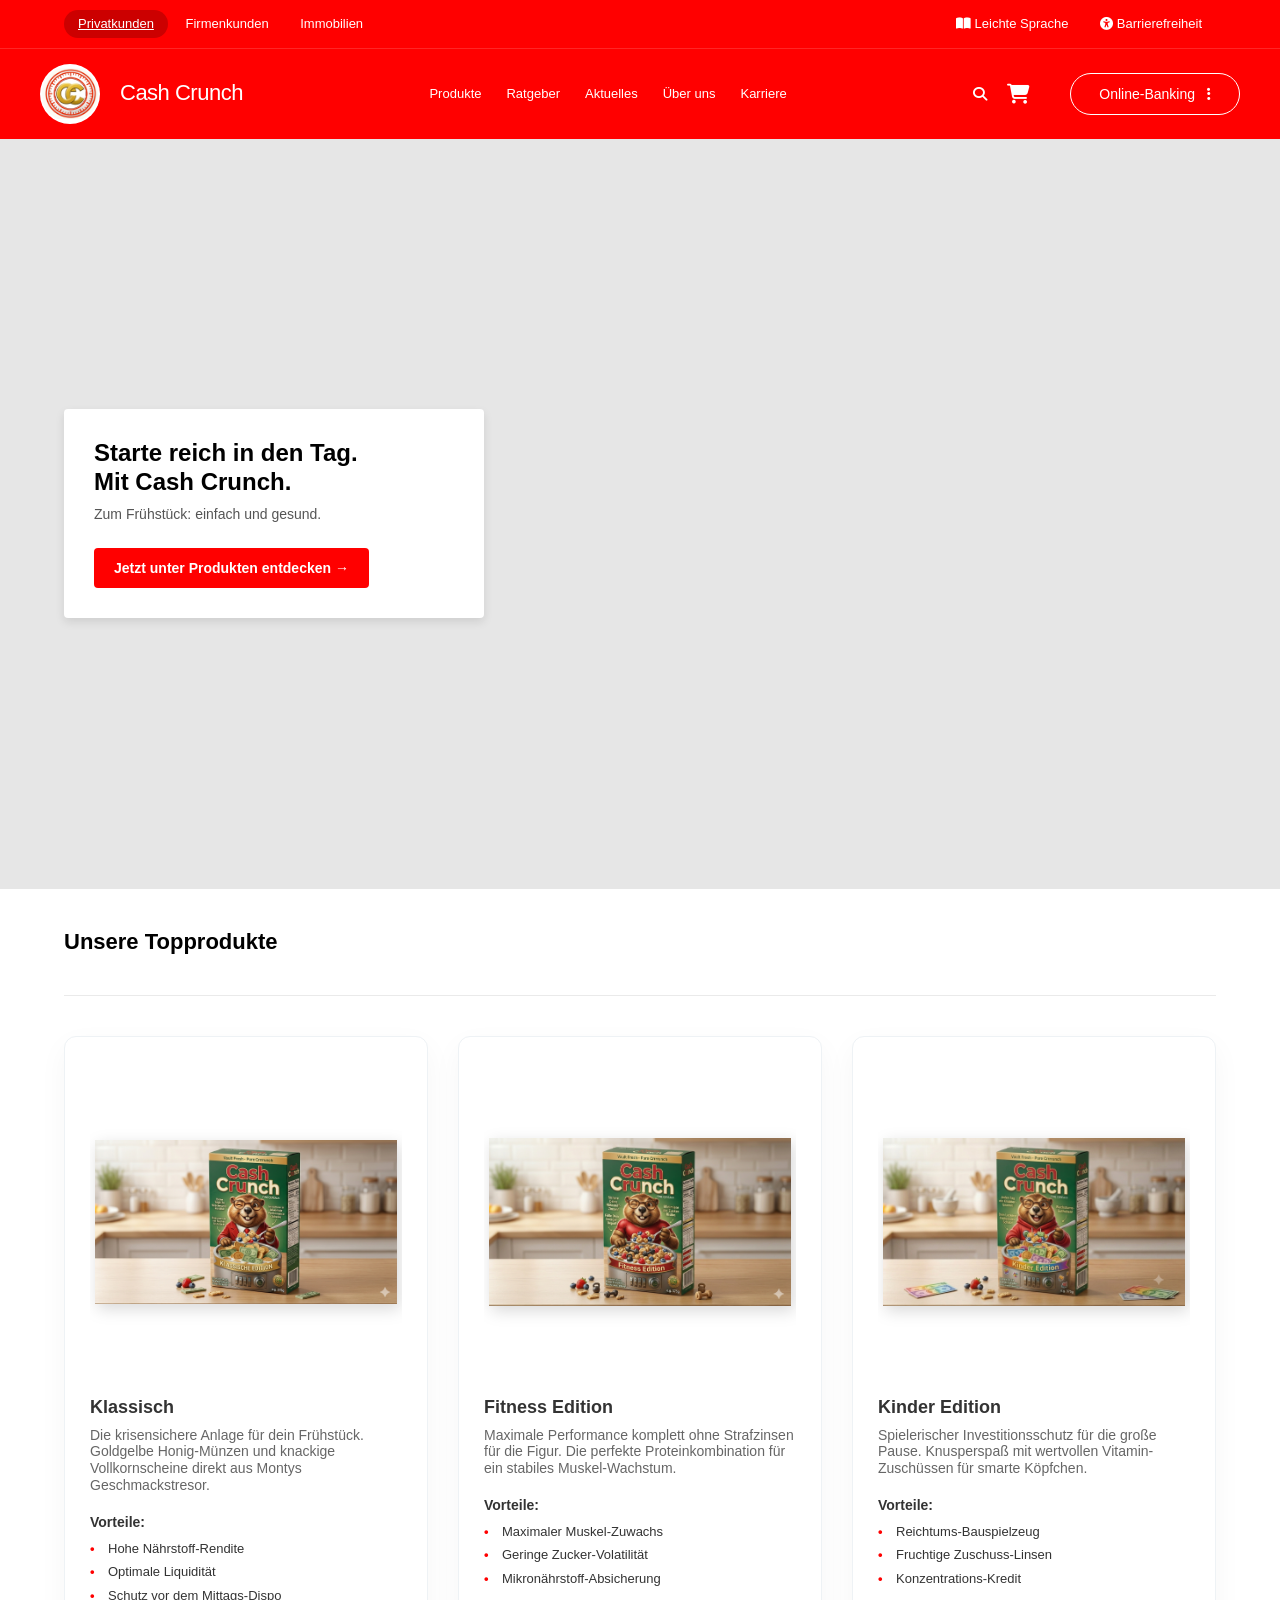
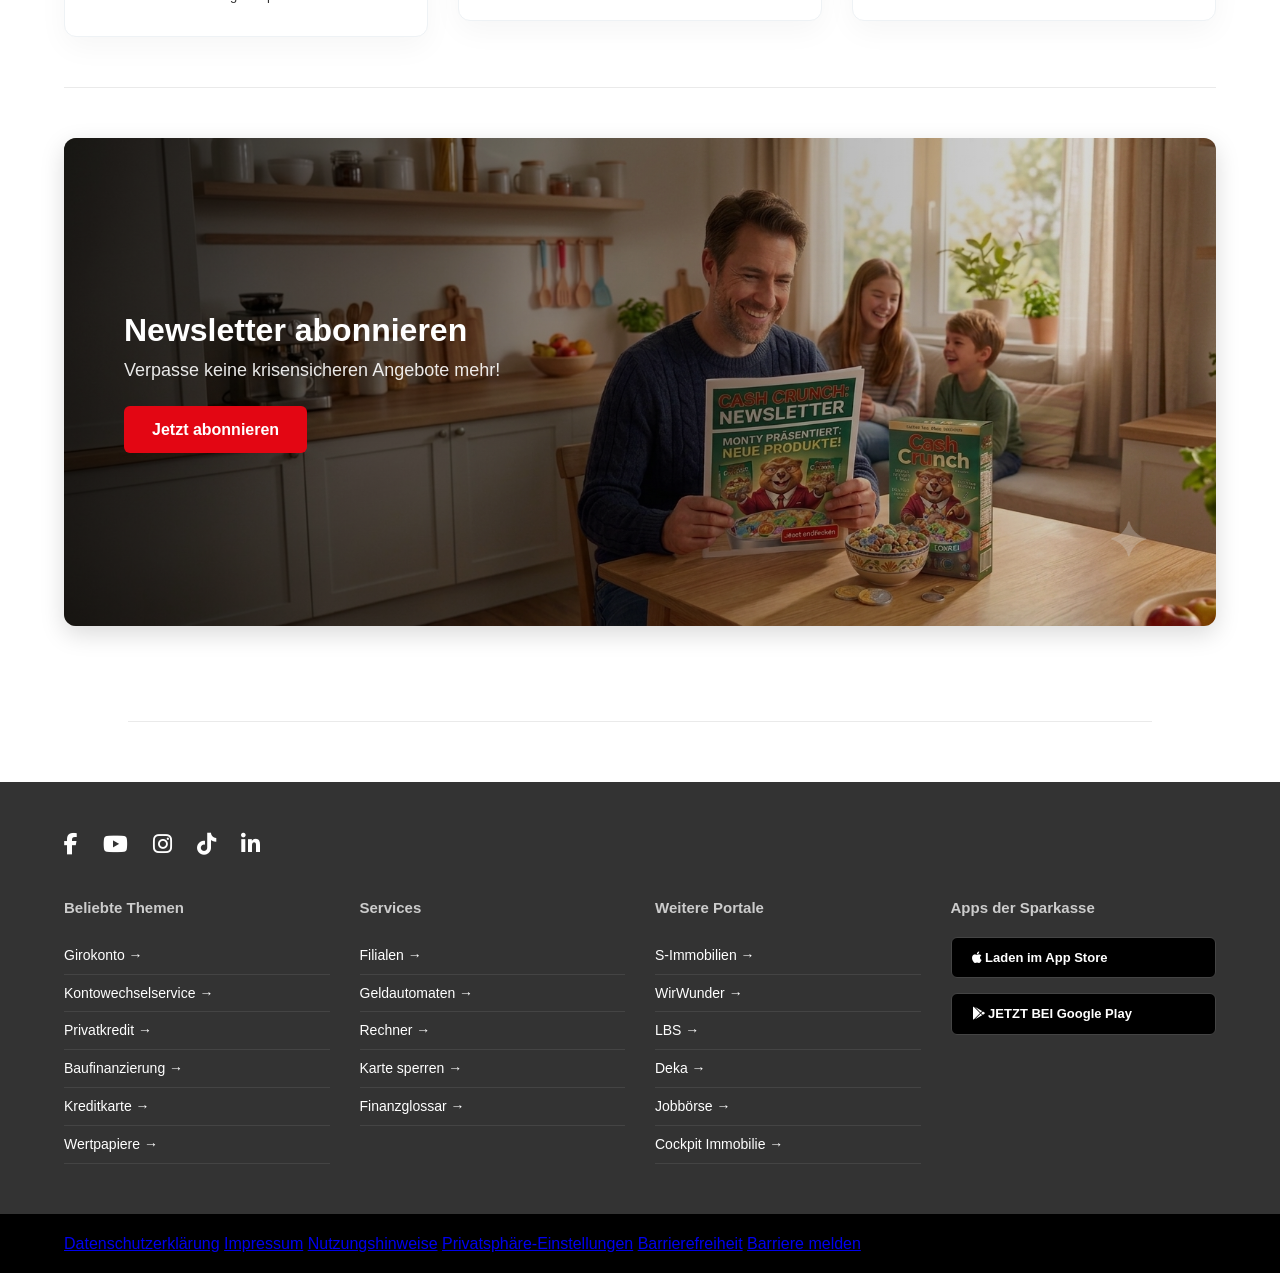
==== index.html @ d0edd4a8 "Erster Commit" ====
<!DOCTYPE html>
<html lang="de">
<head>
    <meta charset="UTF-8">
    <meta name="viewport" content="width=device-width, initial-scale=1.0">
    <title>Sparkasse - Cash Crunch</title>
    <link rel="stylesheet" href="style.css?v=1.2">
    <link rel="stylesheet" href="https://cdnjs.cloudflare.com/ajax/libs/font-awesome/6.4.0/css/all.min.css">
</head>
<body>

    <header class="main-header">
        <div class="header-top">
            <div class="top-left">
                <a href="#" class="active-pill">Privatkunden</a>
                <a href="#">Firmenkunden</a>
                <a href="#">Immobilien</a>
            </div>
            <div class="top-right">
                <a href="#"><i class="fa-solid fa-book-open"></i> Leichte Sprache</a>
                <a href="#"><i class="fa-solid fa-universal-access"></i> Barrierefreiheit</a>
            </div>
        </div>
        
        <div class="header-bottom">
            <a href="index.html" class="logo-wrapper">
                <img src="Bilder/logo.png" alt="Cash Crunch Logo" class="logo-img">
                <span class="brand-name">Cash Crunch</span>
            </a>
        
            <nav class="main-nav">
                <a href="#">Produkte</a>
                <a href="#">Ratgeber</a>
                <a href="#">Aktuelles</a>
                <a href="#">Über uns</a>
                <a href="#">Karriere</a>
            </nav>
            
            <div class="header-actions">
                <button class="search-btn"><i class="fa-solid fa-magnifying-glass"></i></button>
                
                <a href="#" class="cart-btn-header" aria-label="Warenkorb">
                    <i class="fa-solid fa-cart-shopping"></i>
                    <span class="cart-badge" id="cart-badge" style="display: none;">0</span>
                </a>
            
                <button class="banking-btn-rounded">
                    Online-Banking <i class="fa-solid fa-ellipsis-vertical"></i>
                </button>

                <button class="burger-menu-btn" id="burgerMenuBtn" aria-label="Menü öffnen">
                    <span></span>
                    <span></span>
                    <span></span>
                </button>
            </div>
        </div>

        <div class="mobile-menu-overlay" id="mobileMenuOverlay">
            <nav class="mobile-nav-links">
                <a href="#">Produkte</a>
                <a href="#">Ratgeber</a>
                <a href="#">Aktuelles</a>
                <a href="#">Über uns</a>
                <a href="#">Karriere</a>
                
                <button class="banking-btn-mobile">Online-Banking</button>
            </nav>
        </div>
    </header>

    <section class="hero-section">
        <div class="hero-card">
            <h1>Starte reich in den Tag. <br>Mit Cash Crunch.</h1>
            <p>Zum Frühstück: einfach und gesund.</p>
            <button class="btn-red" id="hero-btn">Jetzt unter Produkten entdecken &rarr;</button>
        </div>
    </section>

    <main class="content-container">
        <h2>Unsere Topprodukte</h2>

        <hr class="section-divider2">

        <div class="products-grid">
            <a href="produkt-klassisch.html" class="product-link">
                <div class="product-card">
                    <div class="product-image-placeholder">
                        <img src="Bilder/Verpackung-Klassisch.png" alt="Cash Crunch Klassisch" class="product-grid-img">
                    </div>
                    <h3>Klassisch</h3>
                    <p class="description">
                        Die krisensichere Anlage für dein Frühstück. Goldgelbe Honig-Münzen und knackige Vollkornscheine direkt aus Montys Geschmackstresor.
                    </p>
                    <h4>Vorteile:</h4>
                    <ul>
                        <li>Hohe Nährstoff-Rendite</li>
                        <li>Optimale Liquidität</li>
                        <li>Schutz vor dem Mittags-Dispo</li>
                    </ul>
                </div>
            </a>
        
            <a href="produkt-sport.html" class="product-link">
                <div class="product-card">
                    <div class="product-image-placeholder">
                        <img src="Bilder/Verpackung-Sport.png" alt="Cash Crunch Sport Edition" class="product-grid-img">
                    </div>
                    <h3>Fitness Edition</h3>
                    <p class="description">
                        Maximale Performance komplett ohne Strafzinsen für die Figur. Die perfekte Proteinkombination für ein stabiles Muskel-Wachstum.
                    </p>
                    <h4>Vorteile:</h4>
                    <ul>
                        <li>Maximaler Muskel-Zuwachs</li>
                        <li>Geringe Zucker-Volatilität</li>
                        <li>Mikronährstoff-Absicherung</li>
                    </ul>
                </div>
            </a>
        
            <a href="produkt-kinder.html" class="product-link">
                <div class="product-card">
                    <div class="product-image-placeholder">
                        <img src="Bilder/Verpackung-Kinder.png" alt="Cash Crunch Kinder Edition" class="product-grid-img">
                    </div>
                    <h3>Kinder Edition</h3>
                    <p class="description">
                        Spielerischer Investitionsschutz für die große Pause. Knusperspaß mit wertvollen Vitamin-Zuschüssen für smarte Köpfchen.
                    </p>
                    <h4>Vorteile:</h4>
                    <ul>
                        <li>Reichtums-Bauspielzeug</li>
                        <li>Fruchtige Zuschuss-Linsen</li>
                        <li>Konzentrations-Kredit</li>
                    </ul>
                </div>
            </a>
        </div>

        <hr class="section-divider">

        <section class="newsletter-hero">
            <img src="Bilder/Newsletter.png" alt="Cash Crunch Newsletter" class="newsletter-hero-img">
            
            <div class="newsletter-hero-content">
                <h2>Newsletter abonnieren</h2>
                <p>Verpasse keine krisensicheren Angebote mehr!</p>
                <a href="#" class="btn-subscribe">Jetzt abonnieren</a>
            </div>
        </section>
    </main>

    <hr class="section-divider1">

    <footer class="main-footer">
        <div class="footer-content">
            <div class="social-icons">
                <a href="#"><i class="fa-brands fa-facebook-f"></i></a>
                <a href="#"><i class="fa-brands fa-youtube"></i></a>
                <a href="#"><i class="fa-brands fa-instagram"></i></a>
                <a href="#"><i class="fa-brands fa-tiktok"></i></a>
                <a href="#"><i class="fa-brands fa-linkedin-in"></i></a>
            </div>

            <div class="footer-links-grid">
                <div class="footer-col">
                    <h4>Beliebte Themen</h4>
                    <ul>
                        <li><a href="#">Girokonto &rarr;</a></li>
                        <li><a href="#">Kontowechselservice &rarr;</a></li>
                        <li><a href="#">Privatkredit &rarr;</a></li>
                        <li><a href="#">Baufinanzierung &rarr;</a></li>
                        <li><a href="#">Kreditkarte &rarr;</a></li>
                        <li><a href="#">Wertpapiere &rarr;</a></li>
                    </ul>
                </div>
                <div class="footer-col">
                    <h4>Services</h4>
                    <ul>
                        <li><a href="#">Filialen &rarr;</a></li>
                        <li><a href="#">Geldautomaten &rarr;</a></li>
                        <li><a href="#">Rechner &rarr;</a></li>
                        <li><a href="#">Karte sperren &rarr;</a></li>
                        <li><a href="#">Finanzglossar &rarr;</a></li>
                    </ul>
                </div>
                <div class="footer-col">
                    <h4>Weitere Portale</h4>
                    <ul>
                        <li><a href="#">S-Immobilien &rarr;</a></li>
                        <li><a href="#">WirWunder &rarr;</a></li>
                        <li><a href="#">LBS &rarr;</a></li>
                        <li><a href="#">Deka &rarr;</a></li>
                        <li><a href="#">Jobbörse &rarr;</a></li>
                        <li><a href="#">Cockpit Immobilie &rarr;</a></li>
                    </ul>
                </div>
                <div class="footer-col">
                    <h4>Apps der Sparkasse</h4>
                    <div class="app-buttons">
                        <a href="#" class="app-btn"><i class="fa-brands fa-apple"></i> Laden im App Store</a>
                        <a href="#" class="app-btn"><i class="fa-brands fa-google-play"></i> JETZT BEI Google Play</a>
                    </div>
                </div>
            </div>
        </div>

        <div class="footer-bottom">
            <a href="#">Datenschutzerklärung</a>
            <a href="#">Impressum</a>
            <a href="#">Nutzungshinweise</a>
            <a href="#">Privatsphäre-Einstellungen</a>
            <a href="#">Barrierefreiheit</a>
            <a href="#">Barriere melden</a>
        </div>
    </footer>

    <script src="script.js"></script>
</body>
</html>
---- style.css ----
/* ==========================================================================
   1. GLOBALE RESETS & SCHRIFTARTEN (Cash Crunch Look)
   ========================================================================== */

   html {
    scroll-behavior: smooth; /* Aktiviert das flüssige, animierte Scrollen */
    width: 100%;
    max-width: 100%;
    overflow-x: hidden; /* Verhindert globalen horizontalen Overflow */
}

* {
    margin: 0;
    padding: 0;
    box-sizing: border-box;
    font-family: "Helvetica Neue", Helvetica, Arial, sans-serif;
    -webkit-font-smoothing: antialiased;
}

body {
    background-color: #ffffff;
    color: #333333;
    line-height: 1.2; 
    width: 100%;
    max-width: 100%;
    overflow-x: hidden;
}

h1, h2, h3, h4, h5, h6 {
    line-height: 1.2;
}

/* ==========================================================================
   2. HEADER & NAVIGATION (Absolut unkaputtbar)
   ========================================================================== */
.main-header {
    background-color: #ff0000; 
    color: #ffffff;
    width: 100%;
    display: block;
    position: relative; /* Basis für absolute Positionierungen */
}

/* Oberer Header-Streifen */
.header-top {
    display: flex;
    justify-content: space-between;
    align-items: center;
    padding: 10px 5%;
    border-bottom: 1px solid rgba(255, 255, 255, 0.15);
    font-size: 13px;
}

.header-top a {
    color: #ffffff;
    text-decoration: none;
    padding: 6px 14px;
    display: inline-block;
    font-weight: 410;
}

.header-top a.active-pill {
    background-color: #cc0000; 
    border-radius: 20px; 
    font-weight: 500;
    text-decoration: underline;
}

/* Unterer Header-Bereich */
.header-bottom {
    display: flex !important;
    flex-direction: row !important;
    flex-wrap: nowrap !important;      
    align-items: center !important;
    justify-content: space-between !important;
    padding: 15px 40px; 
    background-color: #ff0000; 
    max-width: 1400px;  
    margin: 0 auto;     
    width: 100%;
}

/* Klickbarer Logo-Text-Verbund */
.logo-wrapper {
    display: flex;
    align-items: center;
    text-decoration: none;
    color: #ffffff;
    gap: 0px; 
    flex-shrink: 0;                     
    transition: transform 0.2s ease;
}

.logo-wrapper:hover {
    transform: scale(1.02);
}

.logo-img {
    height: 60px;
    width: 60px;          
    object-fit: contain;  
    display: block;
    border-radius: 50%;   
    background-color: #ffffff; 
    box-sizing: border-box;
    padding: 2px;         
}

/* Der Markenname */
.brand-name {
    color: #ffffff;
    font-size: 22px;
    font-weight: 500;
    letter-spacing: -0.5px;
    white-space: nowrap;  
    margin-left: 20px !important; 
    padding-left: 0 !important;              
}

/* Hauptnavigation horizontal */
.main-nav {
    display: flex;
    align-items: center; 
    gap: 25px;
    flex-wrap: nowrap;                  
}

.main-nav a {
    color: #ffffff;
    text-decoration: none;
    font-size: 13px;    
    font-weight: 410;
    white-space: nowrap;                
    transition: opacity 0.2s;
}

.main-nav a:hover {
    opacity: 0.8;
}

/* Rechte Aktions-Box */
.header-actions {
    display: flex;
    align-items: center; 
    gap: 20px; 
    flex-shrink: 0;                     
}

.search-btn {
    background: none;
    border: none;
    color: #ffffff;
    font-size: 14px; 
    cursor: pointer;
    display: flex;
    align-items: center;
}

/* Der Online-Banking Button */
.banking-btn-rounded {
    background: transparent; 
    border: 1px solid #ffffff;
    color: #ffffff;
    padding: 12px 28px;      
    border-radius: 50px;     
    cursor: pointer;
    font-size: 14px;         
    font-weight: 410;
    display: flex;
    align-items: center;
    justify-content: center;
    gap: 12px; 
    white-space: nowrap;     
    transition: background-color 0.2s, color 0.2s;
}

.banking-btn-rounded:hover {
    background-color: #ffffff;
    color: #ff0000;
}

/* Burger-Button (Standardmäßig auf Desktop versteckt) */
.burger-menu-btn {
    display: none;
}

/* Mobiles Overlay standardmäßig im Desktop ausblenden */
.mobile-menu-overlay {
    display: none;
}

/* ==========================================================================
   3. HERO TEASER & BANNER
   ========================================================================== */
.hero-section {
    background-color: #e6e6e6;
    height: 750px;
    display: flex;
    align-items: center;
    padding-left: 5%;
}

.hero-card {
    background-color: #ffffff;
    padding: 30px;
    width: 100%;
    max-width: 420px;
    box-shadow: 0 4px 10px rgba(0,0,0,0.1);
    border-radius: 4px;
}

.hero-card h1 {
    font-size: 24px;
    color: #000;
    margin-bottom: 10px;
}

.hero-card p {
    font-size: 14px;
    color: #555;
    margin-bottom: 25px;
}

.btn-red {
    background-color: #ff0000;
    color: white;
    border: none;
    padding: 12px 20px;
    font-size: 14px;
    font-weight: bold;
    border-radius: 4px;
    cursor: pointer;
    display: inline-block;
    transition: background 0.2s;
}

.btn-red:hover {
    background-color: #cc0000;
}

.video-hero-teaser {
    width: 100%;
    height: 750px; 
    background-color: #000000;
    position: relative;
    display: flex;
    align-items: center;
    justify-content: center;
    overflow: hidden;
    flex-shrink: 0; 
}

.video-hero-teaser video {
    position: absolute;
    top: 0;
    left: 0;
    width: 100%;
    height: 100%;
    object-fit: cover; 
}

/* ==========================================================================
   4. INHALTSBEREICH & PRODUKT-GRID
   ========================================================================== */
.content-container {
    padding: 40px 5%;
    width: 100%;
    max-width: 1400px;
    margin: 0 auto;
}

.content-container h2 {
    font-size: 22px;
    margin-bottom: 30px;
    color: #000;
}

.products-grid {
    display: grid;
    grid-template-columns: repeat(3, 1fr);
    gap: 30px;
    margin-bottom: 50px;
}

a.product-link {
    text-decoration: none;
    color: inherit;
}

a.product-link:hover .product-card {
    transform: translateY(-8px);
    box-shadow: 0 20px 40px rgba(0, 0, 0, 0.08);
    border-color: #ff0000;
}

.product-card {
    background: #ffffff;
    border: 1px solid #eef2f5;
    border-radius: 12px;
    padding: 25px;
    box-shadow: 0 10px 30px rgba(0, 0, 0, 0.04);
    transition: all 0.3s cubic-bezier(0.16, 1, 0.3, 1);
}

.product-card h3 {
    font-size: 18px;
    margin: 15px 0 8px 0;
}

.product-card .description {
    font-size: 14px;
    color: #666;
    margin-bottom: 20px;
}

.product-card h4 {
    font-size: 14px;
    margin-bottom: 10px;
}

.product-card ul {
    list-style-type: none;
}

.product-card ul li {
    font-size: 13px;
    color: #333;
    margin-bottom: 8px;
    position: relative;
    padding-left: 18px;
}

.product-card ul li::before {
    content: "•";
    color: #ff0000; 
    position: absolute;
    left: 0;
    font-weight: bold;
}

/* ==========================================================================
   4. INHALTSBEREICH & PRODUKT-GRID (Größere Bilder ohne grauen Kasten)
   ========================================================================== */
   .product-image-placeholder {
    width: 100%;
    height: auto;                     /* Hebt die harte 280px Begrenzung auf */
    min-height: 320px;                /* Sorgt für eine einheitliche Mindesthöhe im Grid */
    background-color: transparent;    /* Killt den grauen Kasten-Hintergrund */
    border: none;                     /* Entfernt den grauen Rahmen um das Bild */
    border-radius: 0;
    display: flex;
    align-items: center;
    justify-content: center;
    padding: 5px;                     /* Weniger Abstand = Mehr Platz für das Bild */
    overflow: hidden;
}

.product-grid-img {
    width: 100%;                      /* Zwingt das Bild, den Platz voll auszunutzen */
    max-width: 100%;
    height: auto;                     /* Verhindert Verzerrungen */
    max-height: 340px;                /* Macht das Bild optisch deutlich größer als vorher */
    object-fit: contain; 
    filter: drop-shadow(3px 5px 8px rgba(0,0,0,0.15)); 
    transition: transform 0.2s ease;
}

a.product-link:hover .product-grid-img {
    transform: scale(1.04);
}

/* ==========================================================================
   5. NEWSLETTER HERO BANNER
   ========================================================================== */
.newsletter-hero {
    position: relative;
    width: 100%;
    max-width: 1200px;
    margin: 50px auto;
    border-radius: 12px;
    overflow: hidden;
    box-shadow: 0 8px 24px rgba(0,0,0,0.15);
}

.newsletter-hero-img {
    width: 100%;
    height: auto;
    display: block;
    object-fit: cover;
}

.newsletter-hero-content {
    position: absolute;
    top: 0;
    left: 0;
    width: 100%;
    height: 100%;
    background: linear-gradient(to right, rgba(0, 0, 0, 0.7) 0%, rgba(0, 0, 0, 0.3) 60%, rgba(0, 0, 0, 0.1) 100%);
    display: flex;
    flex-direction: column;
    justify-content: center;
    align-items: flex-start;
    padding: 60px;
    box-sizing: border-box;
    color: #ffffff;
}

.newsletter-hero-content h2 {
    font-size: 32px;
    font-weight: 700;
    margin: 0 0 10px 0;
    color: #ffffff;
}

.newsletter-hero-content p {
    font-size: 18px;
    margin: 0 0 25px 0;
    color: rgba(255, 255, 255, 0.9);
}

.btn-subscribe {
    display: inline-block;
    background-color: #e30613; 
    color: #ffffff;
    text-decoration: none;
    padding: 14px 28px;
    font-weight: 600;
    border-radius: 6px;
    transition: background 0.2s ease-in-out, transform 0.1s ease;
}

.btn-subscribe:hover {
    background-color: #b5050f;
    transform: translateY(-2px);
}

/* ==========================================================================
   6. DETAILSEITE STYLING & UNIFORMER ZEILENABSTAND
   ========================================================================== */
   .detail-container {
    padding: 40px 5%;
    display: flex;
    flex-direction: column;
    gap: 40px;
    width: 100%;
    max-width: 1400px;
    margin: 0 auto;
}

.back-link {
    color: #ff0000;
    text-decoration: none;
    font-weight: bold;
    display: inline-block;
    margin-bottom: 10px;
}

/* Das Grid ordnet Titel und Kauf-Box sauber in der rechten Spalte an */
.product-main-info {
    display: grid !important;
    grid-template-columns: 1fr 1fr !important;
    grid-template-areas: 
        "image title"
        "image purchase" !important;
    gap: 40px !important;
    align-items: start !important;
    margin-bottom: 80px !important; 
    width: 100% !important;
}

/* Die neue Überschrift wird der oberen rechten Spalte zugewiesen */
.product-main-title {
    grid-area: title;
    font-size: 28px;
    font-weight: bold;
    color: #000;
    margin-top: 60px;
    margin-bottom: -6   0px; /* Verringert den Abstand zur darunterliegenden Kauf-Box */
    line-height: 1.2;
}

/* Das Bild bleibt fest in der linken Spalte verankert */
.detail-image-box {
    grid-area: image;
    position: relative; 
    background: transparent !important; /* Entfernt die graue Box überall */
    height: 450px; 
    display: flex;
    justify-content: center;
    align-items: center;
    border-radius: 0;                   /* Kein abgerundeter Rahmen mehr nötig */
    border: none !important;            /* Entfernt die dünne graue Außenlinie */
    box-shadow: none !important;        /* Entfernt den Schatten der Box */
    padding: 20px;
    overflow: hidden;
}

/* Die Kaufbox mit Beschreibungen und Buttons zieht in die untere rechte Spalte */
.purchase-box {
    grid-area: purchase;
    display: flex;
    flex-direction: column;
}

.carousel-slides {
    width: 100%;
    height: 100%;
    display: flex;
    justify-content: center;
    align-items: center;
}

.detail-image-box img.carousel-slide {
    display: none; 
    max-width: 100%;
    max-height: 100%;
    width: auto;
    height: auto;
    object-fit: contain; 
    margin: 0 auto;
}

.detail-image-box img.carousel-slide.active {
    display: block; 
}

.carousel-btn {
    position: absolute;
    top: 50%;
    transform: translateY(-50%);
    background: rgba(255, 255, 255, 0.95);
    border: 1px solid #eaeaea;
    color: #333333;
    font-size: 22px;
    width: 46px;
    height: 46px;
    cursor: pointer;
    border-radius: 50%;
    display: flex;
    align-items: center;
    justify-content: center;
    z-index: 10; 
    transition: all 0.2s cubic-bezier(0.16, 1, 0.3, 1);
    box-shadow: 0 4px 12px rgba(0,0,0,0.1);
}

.carousel-btn:hover {
    background-color: #ff0000; 
    color: #ffffff;
    border-color: #ff0000;
    transform: translateY(-50%) scale(1.05);
}

.prev-btn { left: 20px; }
.next-btn { right: 20px; }

.carousel-dots {
    position: absolute;
    bottom: 15px;
    left: 50%;
    transform: translateX(-50%);
    display: flex;
    gap: 8px;
    z-index: 10;
}

.dot {
    width: 8px;
    height: 8px;
    background-color: #cccccc;
    border-radius: 50%;
    cursor: pointer;
    transition: all 0.2s ease;
}

.dot:hover {
    background-color: #999999;
}

.dot.active {
    background-color: #ff0000;
    transform: scale(1.2);
}

/* Kauf-Box Detail-Stylings */
.purchase-box .stars { color: #ff0000; font-size: 18px; margin-bottom: 15px; }
.purchase-box .price { font-size: 22px; font-weight: bold; margin-bottom: 20px; }
.purchase-box .price-sub { font-size: 12px; color: #666; font-weight: normal; }

.buy-actions {
    display: flex;
    flex-direction: column;
    gap: 10px;
    width: 100%;
    max-width: 300px;
}

.dropdown-select {
    padding: 10px;
    border: 1px solid #ccc;
    background-color: #fff;
    border-radius: 4px;
    font-size: 14px;
    width: 100%;
}

.info-text-section h3 { 
    font-size: 18px; 
    margin: 25px 0 10px 0; 
    border-bottom: 1px solid #ddd; 
    padding-bottom: 5px; 
}

.info-text-section p {
    font-size: 14px;
    line-height: 1.5 !important;     
    color: #333; 
    margin-bottom: 1px !important;   
}

.info-text-section p:last-child {
    margin-bottom: 0 !important;
}

.purchase-box p,
.info-text-section p { 
    font-size: 14px; 
    line-height: 1.5;      
    color: #333; 
    margin-bottom: 15px;
}

.product-middle-image {
    display: block;
    margin: 40px auto;
    width: 100%;          
    max-width: 1200px;    
    height: auto;
    border-radius: 12px;
    box-shadow: 0 10px 20px rgba(0,0,0,0.1);
    border: 1px solid #eee;
}

.graphic-section {
    width: 100%;
    margin-top: 30px;
}

.graphic-image-container {
    width: 100%;
    background-color: transparent; 
    padding: 0;                    
    text-align: center;
}

.graphic-image-container img {
    width: 100%;                   
    max-width: 1200px;             
    height: auto;
    display: block;
    margin: 0 auto;
    border-radius: 8px;            
}

/* ==========================================================================
   6b. NUTRI-PERFORMANCE
   ========================================================================== */
.nutri-performance-container {
    background-color: #161920; 
    background-image: 
        linear-gradient(rgba(255, 255, 255, 0.015) 1px, transparent 1px),
        linear-gradient(90deg, rgba(255, 255, 255, 0.015) 1px, transparent 1px);
    background-size: 24px 24px; 
    padding: 40px;
    border: 1px solid rgba(255, 255, 255, 0.06); 
    border-radius: 16px;
    max-width: 900px;
    margin: 40px auto;
    box-shadow: 0 20px 50px rgba(0, 0, 0, 0.25);
    width: 100%;
}

.nutri-performance-container h2 { 
    color: #ff3333; 
    font-size: 24px; 
    margin-bottom: 15px; 
    letter-spacing: -0.5px;
}

.nutri-performance-container h3 { 
    font-size: 18px; 
    margin-bottom: 25px; 
    color: #ff3333; 
}

.nutri-performance-container p { 
    color: #ffffff !important; 
    margin-bottom: 30px !important; 
}

.chart-row { 
    display: grid; 
    grid-template-columns: 140px 1fr 280px; 
    align-items: center; 
    margin-bottom: 18px; 
    gap: 20px; 
    color: #ffffff; 
    font-size: 14px;
    width: 100%;
}

.bar-wrapper { 
    display: flex; 
    align-items: center; 
    gap: 15px; 
    background-color: #1f242f; 
    border-radius: 30px;
    padding: 4px;
    width: 100%;
}

.bar { 
    height: 22px; 
    border-radius: 30px; 
    background: linear-gradient(90deg, #ff1a1a, #cc0000); 
    box-shadow: inset 0 1px 2px rgba(255, 255, 255, 0.2), 0 0 10px rgba(255, 0, 0, 0.15);
}

.chart-row:nth-child(5) .bar { 
    background: linear-gradient(90deg, #ff1a1a, #cc0000); 
    box-shadow: inset 0 1px 2px rgba(255, 255, 255, 0.2), 0 0 10px rgba(212, 163, 115, 0.15);
}

.chart-row:nth-child(6) .bar { 
    background: linear-gradient(90deg, #ff1a1a, #cc0000); 
    box-shadow: inset 0 1px 2px rgba(255, 255, 255, 0.2), 0 0 10px rgba(76, 175, 80, 0.15);
}

.percent { 
    font-family: "SF Mono", Monaco, Consolas, "Liberation Mono", monospace;
    font-weight: 600; 
    color: #ffffff; 
    font-size: 14px;
    letter-spacing: -0.5px;
}

.horizon { 
    font-size: 14px; 
    color: #ffffff; 
}

/* ==========================================================================
   7. FINAL CALL-TO-ACTION SECTION
   ========================================================================== */
.final-cta-section {
    text-align: center;
    padding: 60px 20px;
    background-color: #ffffff; 
    margin-top: 1px;
    width: 100%;
}

.final-cta-section h2 {
    font-size: 24px;
    color: #111111;
    margin-bottom: 10px;
    font-weight: 700;
}

.final-cta-section p {
    font-size: 16px;
    color: #666666;
    margin-bottom: 30px;
}

.cta-buy-button {
    display: inline-block;
    background-color: #ff0000 !important; 
    color: #ffffff !important;
    font-size: 18px;
    font-weight: bold;
    text-decoration: none !important;
    padding: 15px 40px;
    border-radius: 4px; 
    box-shadow: 0 4px 6px rgba(0, 0, 0, 0.1);
    transition: background-color 0.2s ease, transform 0.2s ease;
}

.cta-buy-button:hover {
    background-color: #cc0000 !important;
    transform: translateY(-2px); 
}

/* ==========================================================================
   8. PROFI-FOOTER
   ========================================================================== */
.main-footer {
    background-color: #333333; 
    color: #ffffff;
    padding: 50px 5% 0 5%;
    margin-top: 60px;
    width: 100%;
    overflow: hidden;
}

.footer-content {
    max-width: 1200px;
    margin: 0 auto;
    width: 100%;
}

.social-icons {
    display: flex;
    gap: 25px;
    margin-bottom: 40px;
}

.social-icons a {
    color: #ffffff;
    text-decoration: none;
    font-size: 22px;
    transition: opacity 0.2s;
}

/* Umbau auf Flexbox zur Vermeidung von table-collapse Overflows */
.footer-links-grid {
    display: flex;
    justify-content: space-between;
    width: 100%;
    gap: 30px;
    margin-left: 0;
}

.footer-col {
    flex: 1;
}

.footer-col h4 {
    font-size: 15px;
    font-weight: bold;
    color: #cccccc;
    margin-bottom: 20px;
}

.footer-col ul li {
    border-bottom: 1px solid #444444; 
    padding: 10px 0;
}

.footer-col ul li a {
    color: #ffffff;
    text-decoration: none;
    font-size: 14px;
    display: flex;
    justify-content: space-between; 
    align-items: center;
}

.footer-col ul li a:hover { color: #ff0000; }
.app-buttons { display: block; }
.app-btn {
    background-color: #000000; 
    color: #ffffff;
    text-decoration: none;
    padding: 12px 20px;
    border-radius: 6px;
    font-size: 13px;
    font-weight: bold;
    display: block;
    margin-bottom: 15px;
    border: 1px solid #444444;
}

.footer-bottom {
    background-color: #000000; 
    margin: 50px -5.6% 0 -5.6%; /* Korrigierter Einzug passend zum neuen Padding */
    padding: 20px 5.6%;
}

.footer-bottom-links a {
    color: #cccccc;
    text-decoration: none;
    font-size: 12px;
    margin-right: 25px;
    display: inline-block;
    line-height: 1.5; 
}

.cart-btn-header {
    position: relative;
    background: none;
    border: none;
    color: #ffffff;
    font-size: 20px;
    cursor: pointer;
    margin-right: 20px;
    display: flex;
    align-items: center;
    text-decoration: none;
}

.cart-badge {
    position: absolute;
    top: -7px;
    right: -10px;
    background-color: #cc0000; 
    color: white;
    font-size: 11px;
    font-weight: bold;
    border-radius: 50%;
    padding: 2px 6px;
    min-width: 12px;
    text-align: center;
    transition: transform 0.15s ease-in-out;
}

.video-control-btn {
    position: absolute;
    bottom: 30px; 
    right: 30px;  
    background: rgba(0, 0, 0, 0.5); 
    color: #fff;
    border: 2px solid #fff;
    border-radius: 50%;
    width: 45px;
    height: 45px;
    display: flex;
    align-items: center;
    justify-content: center;
    font-size: 16px;
    cursor: pointer;
    transition: all 0.2s ease-in-out;
    z-index: 10; 
}

.video-control-btn:hover {
    background-color: #ff0000; 
    border-color: #ff0000;
    transform: scale(1.1); 
}

.footer-col ul {
    list-style: none; 
    padding: 0;       
    margin: 0;
}

/* ==========================================================================
   9. GEFIXTE TRENNLINIEN
   ========================================================================== */
.section-divider {
    border: none;
    height: 1px;
    background-color: #eaeaea;
    margin: 40px 0;
    width: 100%;
}

.section-divider1 {
    border: none;
    height: 1px;
    background-color: #eaeaea;
    margin: 5px auto; 
    width: 80%;
}

.section-divider2 {
    border: none;
    height: 1px;
    background-color: #eaeaea;
    margin: 40px auto;
    width: 100%;
}

.section-divider-full {
    border: none;
    height: 1px;
    background-color: #eaeaea;
    margin: 50px 0;                
    width: 100%;
}

/* ==========================================================================
   10. COMPLETE RESPONSIVE FIX (Header, Charts, Kaufbereich & Footer)
   ========================================================================== */
   @media (max-width: 768px) {

    /* --- 1. GLOBALE ANPASSUNGEN --- */
    html, body {
        width: 100% !important;
        max-width: 100% !important;
        overflow-x: hidden !important;
    }

    .content-container, .detail-container {
        padding: 20px 15px !important;
        width: 100% !important;
        box-sizing: border-box !important;
    }

    /* --- 2. HEADER TOP-BAR --- */
    .header-top {
        display: none !important; 
    }

    /* --- 3. HEADER MAIN-BAR (Radikal aufgeräumt für Mobile) --- */
    .header-bottom {
        display: flex !important;
        flex-direction: row !important;
        justify-content: space-between !important;
        align-items: center !important;
        padding: 0 15px !important;
        height: 60px !important; 
        background-color: #ff0000 !important;
        position: relative !important;
        width: 100% !important;
        box-sizing: border-box !important;
    }

    .logo-wrapper {
        display: flex !important;
        align-items: center !important;
        flex-shrink: 0 !important;
    }

    .logo-img {
        height: 40px !important; 
        width: 40px !important;
        border-radius: 50% !important;
        background-color: #ffffff !important;
        padding: 2px !important;
        object-fit: contain !important;
    }

    /* Blendet den Namen "Cash Crunch" im Header komplett aus */
    .brand-name {
        display: none !important;
    }

    .main-nav {
        display: none !important;
    }

    /* Rechte Aktionsbox: Perfekte Abstände für Suche, Warenkorb und Burger-Icon */
    .header-actions {
        display: flex !important;
        flex-direction: row !important;
        align-items: center !important;
        gap: 18px !important; 
        flex-shrink: 0 !important;
    }

    .search-btn, .cart-btn-header {
        margin: 0 !important;
        padding: 5px !important;
        font-size: 20px !important; 
        color: #ffffff !important;
    }

    /* Komplettes Ausblenden des Online-Banking-Buttons im Header */
    .banking-btn-rounded {
        display: none !important;
    }

    .cart-badge {
        top: -3px !important;
        right: -6px !important;
        font-size: 10px !important;
        padding: 2px 5px !important;
    }

    /* Burger Menü Button wird rechts bündig fixiert */
    .burger-menu-btn {
        display: flex !important; 
        flex-direction: column !important;
        justify-content: space-between !important;
        width: 22px !important;
        height: 16px !important;
        background: none !important;
        border: none !important;
        cursor: pointer !important;
        padding: 0 !important;
        margin-left: 2px !important;
    }

    .burger-menu-btn span {
        display: block !important;
        width: 100% !important;
        height: 2px !important;
        background-color: #ffffff !important;
        border-radius: 2px !important;
    }

    /* --- 4. NÄHRSTOFF-RENDITE FIX --- */
    .nutri-performance-container {
        padding: 30px 15px !important;
        margin: 30px 0 !important;
        box-sizing: border-box !important;
    }

    .chart-row, .rendite-row, [class*="chart-row"] {
        display: flex !important;
        flex-direction: column !important; 
        align-items: flex-start !important;
        width: 100% !important;
        gap: 6px !important;
        padding: 12px 0 !important;
        border-bottom: 1px solid rgba(255, 255, 255, 0.15) !important;
    }

    .chart-row > div, .chart-row > span, .chart-cell {
        width: 100% !important;
        max-width: 100% !important;
        text-align: left !important;
        margin: 0 !important;
        white-space: normal !important; 
    }

    .bar-wrapper {
        width: 100% !important;
        margin-top: 4px !important;
    }

    .video-hero-teaser {
        width: 100%;
        height: 250px;          
        min-height: 250px;
        overflow: hidden;
        position: relative;
        background-color: #000; 
    }

    /* --- 5b. NEWSLETTER HERO MOBIL FALLBACK --- */
    .newsletter-hero {
        display: flex !important;
        flex-direction: column !important;
        border-radius: 12px !important;
        width: 100% !important;
    }
    .newsletter-hero-content {
        position: relative !important;
        background: #1c1c1e !important; 
        padding: 30px 20px !important;
        align-items: center !important;
        text-align: center !important;
        height: auto !important;
        width: 100% !important;
    }
    .newsletter-hero-content h2 { font-size: 24px !important; }
    .newsletter-hero-content p { font-size: 15px !important; }
    .btn-subscribe { width: 100% !important; text-align: center !important; }

    /* --- 6. CALL TO ACTION SECTION MOBIL --- */
    .final-cta-section {
        padding: 40px 15px !important;
        width: 100% !important;
        box-sizing: border-box !important;
    }
    .final-cta-section h2 {
        font-size: 20px !important;
    }
    .cta-buy-button {
        width: 100% !important;
        max-width: 100% !important;
        padding: 14px 20px !important;
        font-size: 16px !important;
    }

    /* --- 7. FOOTER --- */
    .main-footer { 
        padding: 40px 15px 0 15px !important; 
        width: 100% !important;
        box-sizing: border-box !important;
    }
    .footer-content { 
        display: flex !important; 
        flex-direction: column !important; 
        align-items: center !important; 
    }
    .footer-links-grid { 
        display: flex !important; 
        flex-direction: column !important; 
        width: 100% !important; 
        gap: 35px !important; 
        margin-top: 30px !important; 
    }
    .footer-col { 
        width: 100% !important; 
        max-width: 100% !important; 
        text-align: center !important; 
    }
    .footer-col ul { 
        display: flex !important; 
        flex-direction: column !important; 
        align-items: center !important; 
        padding: 0 !important; 
    }
    .footer-col ul li { 
        width: 100% !important; 
        margin-bottom: 12px !important; 
        padding: 0 !important; 
    }
    .app-buttons { 
        display: flex !important; 
        flex-direction: column !important; 
        align-items: center !important; 
        gap: 15px !important; 
    }
    .app-btn { 
        width: 200px !important; 
        justify-content: center !important; 
    }
    .footer-bottom {
        margin: 40px -15px 0 -15px !important;
        padding: 20px 15px !important;
    }
    .footer-bottom-links { 
        display: flex !important; 
        flex-direction: column !important; 
        align-items: center !important; 
        gap: 12px !important; 
        text-align: center !important; 
    }

    /* --- 8. KAUFBEREICH & PRODUKT-INFO FIX (Stapelung & Reihenfolge) --- */
    .product-main-info {
        display: flex !important;
        flex-direction: column !important; 
        grid-template-areas: none !important; 
        grid-template-columns: none !important;
        width: 100% !important;
        max-width: 100% !important;
        gap: 15px !important;
        height: auto !important;
        box-sizing: border-box !important;
    }

    /* Mobil: 1. Der Titel steht ganz oben */
    .product-main-title {
        order: 1 !important;
        font-size: 26px !important;
        margin-top: 10px !important;
        margin-bottom: 15px !important;
        text-align: left !important;
        width: 100% !important;
    }

    /* Mobil: 2. Das Bild folgt direkt darunter */
    .detail-image-box {
        width: 100% !important;
        max-width: 100% !important;
        height: auto !important; /* Killt die 450px aus dem Desktop-CSS */
        min-height: unset !important;
        flex: none !important;
        box-sizing: border-box !important;
        text-align: center !important;
        padding: 0px !important;
        order: 2 !important; 
        margin-bottom: 15px !important;
        background: transparent !important;
        border: none !important;
        box-shadow: none !important;
    }

    .detail-image-box .carousel-slides {
        height: auto !important;
    }

    .detail-image-box img.carousel-slide {
        width: 100% !important;
        max-width: 100% !important;
        height: auto !important;
        max-height: 380px !important; 
        object-fit: contain !important;
        margin: 0 auto !important;
    }

    /* Mobil: 3. Beschreibung, Preis und Buttons rutschen unter das Bild */
    .purchase-box {
        display: flex !important;
        flex-direction: column !important;
        width: 100% !important;
        max-width: 100% !important;
        flex: none !important;
        padding: 0 !important;
        box-sizing: border-box !important;
        order: 3 !important; 
    }

    .purchase-box p {
        font-size: 14px !important;
        line-height: 1.5 !important;
        margin-bottom: 15px !important;
    }

    .purchase-box .stars {
        margin-bottom: 15px !important;
    }

    .purchase-box .price {
        font-size: 22px !important;
        font-weight: bold !important;
        margin-bottom: 20px !important;
    }

    .purchase-box .btn, .purchase-box .btn-red, .purchase-box button, .purchase-box input, .purchase-box .buy-actions, .purchase-box .dropdown-select {
        width: 100% !important;
        max-width: 100% !important;
        box-sizing: border-box !important;
    }

    /* --- 9. TEXTE & PRODUKTINFORMATIONEN --- */
    .info-text-section {
        width: 100% !important;
        max-width: 100% !important;
        padding: 10px 0 !important;
        box-sizing: border-box !important;
        display: block !important;
    }

    .purchase-box p,
    .info-text-section p, 
    .info-text-section li {
        width: 100% !important;
        max-width: 100% !important;
        white-space: normal !important; 
        word-wrap: break-word !important; 
        font-size: 14px !important; 
        line-height: 1.4 !important; 
    }

    /* FIX: Zwingt das mittlere Werbebanner in die Knie ohne Verzerrung */
    img.product-middle-image {
        display: block !important;
        width: calc(100% + 30px) !important; /* Holt sich die 15px Padding links und rechts zurück */
        max-width: calc(100% + 30px) !important;
        height: auto !important; /* Verhindert das Quetschen der Höhe */
        min-height: unset !important;
        max-height: unset !important;
        margin-left: -15px !important; /* Schiebt das Bild exakt an den linken Displayrand */
        margin-right: -15px !important; /* Schiebt das Bild exakt an den rechten Displayrand */
        object-fit: contain !important; /* Behält das Seitenverhältnis unter allen Umständen bei */
        border-radius: 0px !important; 
        box-shadow: none !important;
        border: none !important;
        margin-top: 30px !important;
        margin-bottom: 30px !important;
    }

    /* --- 10. STARTSEITE: GRID COPIES --- */
    .product-grid, .products-grid, [class*="grid"] {
        display: flex !important;
        flex-direction: column !important; 
        align-items: center !important;
        width: 100% !important;
        gap: 30px !important; 
        padding: 20px 0 !important;
    }

    .product-card {
        width: 100% !important;
        max-width: 340px !important; 
        height: auto !important; 
        margin: 0 auto !important;
        padding: 20px !important;
        box-sizing: border-box !important;
    }

    /* --- 11. SCHWEBENDES MENÜ OVERLAY (Absolut ruckelfreier App-Vorhang) --- */
    .mobile-menu-overlay {
        position: fixed; 
        top: 60px; 
        left: -100%; 
        width: 100%;
        height: calc(100vh - 60px); 
        background-color: #ff0000; 
        transition: left 0.3s cubic-bezier(0.16, 1, 0.3, 1);
        z-index: 999; 
        padding: 30px 20px;
        box-sizing: border-box;
        display: block !important; 
    }

    .mobile-menu-overlay.is-active {
        left: 0; 
    }

    .mobile-nav-links {
        display: flex;
        flex-direction: column;
        gap: 25px;
        align-items: center;
    }

    .mobile-nav-links a {
        color: #ffffff;
        text-decoration: none;
        font-size: 20px;
        font-weight: 500;
        width: 100%;
        text-align: center;
        padding: 10px 0;
        border-bottom: 1px solid rgba(255, 255, 255, 0.1);
    }

    .banking-btn-mobile {
        background-color: #ffffff;
        color: #ff0000;
        border: none;
        padding: 15px 35px;
        border-radius: 50px;
        font-size: 16px;
        font-weight: 600;
        cursor: pointer;
        width: 100%;
        max-width: 280px;
        margin-top: 15px;
        box-shadow: 0 4px 10px rgba(0,0,0,0.1);
        transition: transform 0.1s ease;
    }

    .banking-btn-mobile:active {
        transform: scale(0.98);
    }

    .burger-menu-btn.is-active span:nth-child(1) {
        transform: translateY(7px) rotate(45deg);
    }
    .burger-menu-btn.is-active span:nth-child(2) {
        opacity: 0;
    }
    .burger-menu-btn.is-active span:nth-child(3) {
        transform: translateY(-7px) rotate(-45deg);
    }
    .burger-menu-btn span {
        transition: all 0.25s ease-in-out; 
    }

    /* --- NUTRI-PERFORMANCE FULL WIDTH FIX --- */
    .nutri-performance-container {
        width: auto !important;
        margin-left: -5.6% !important; 
        margin-right: -5.6% !important;
        border-radius: 0 !important; 
        border-left: none !important;
        border-right: none !important;
        padding: 30px 20px !important; 
        box-sizing: border-box !important;
    }

    .chart-row {
        grid-template-columns: 1fr !important; 
        gap: 8px !important;
        margin-bottom: 25px !important;
    }

    .horizon {
        font-size: 12px !important;
        opacity: 0.8;
    }

    .carousel-btn {
        display: none !important;
    }

    /* Mobil-Fix für das Produkt-Grid */
    .product-image-placeholder {
        min-height: unset !important;  /* Mobil brauchen wir keine riesige Mindesthöhe */
        height: auto !important;
        background-color: transparent !important;
        border: none !important;
        padding: 0 !important;
    }

    .product-grid-img {
        width: 100% !important;
        height: auto !important;
        max-height: 260px !important;  /* Perfekte, harmonische Größe für mobile Displays */
    }
}
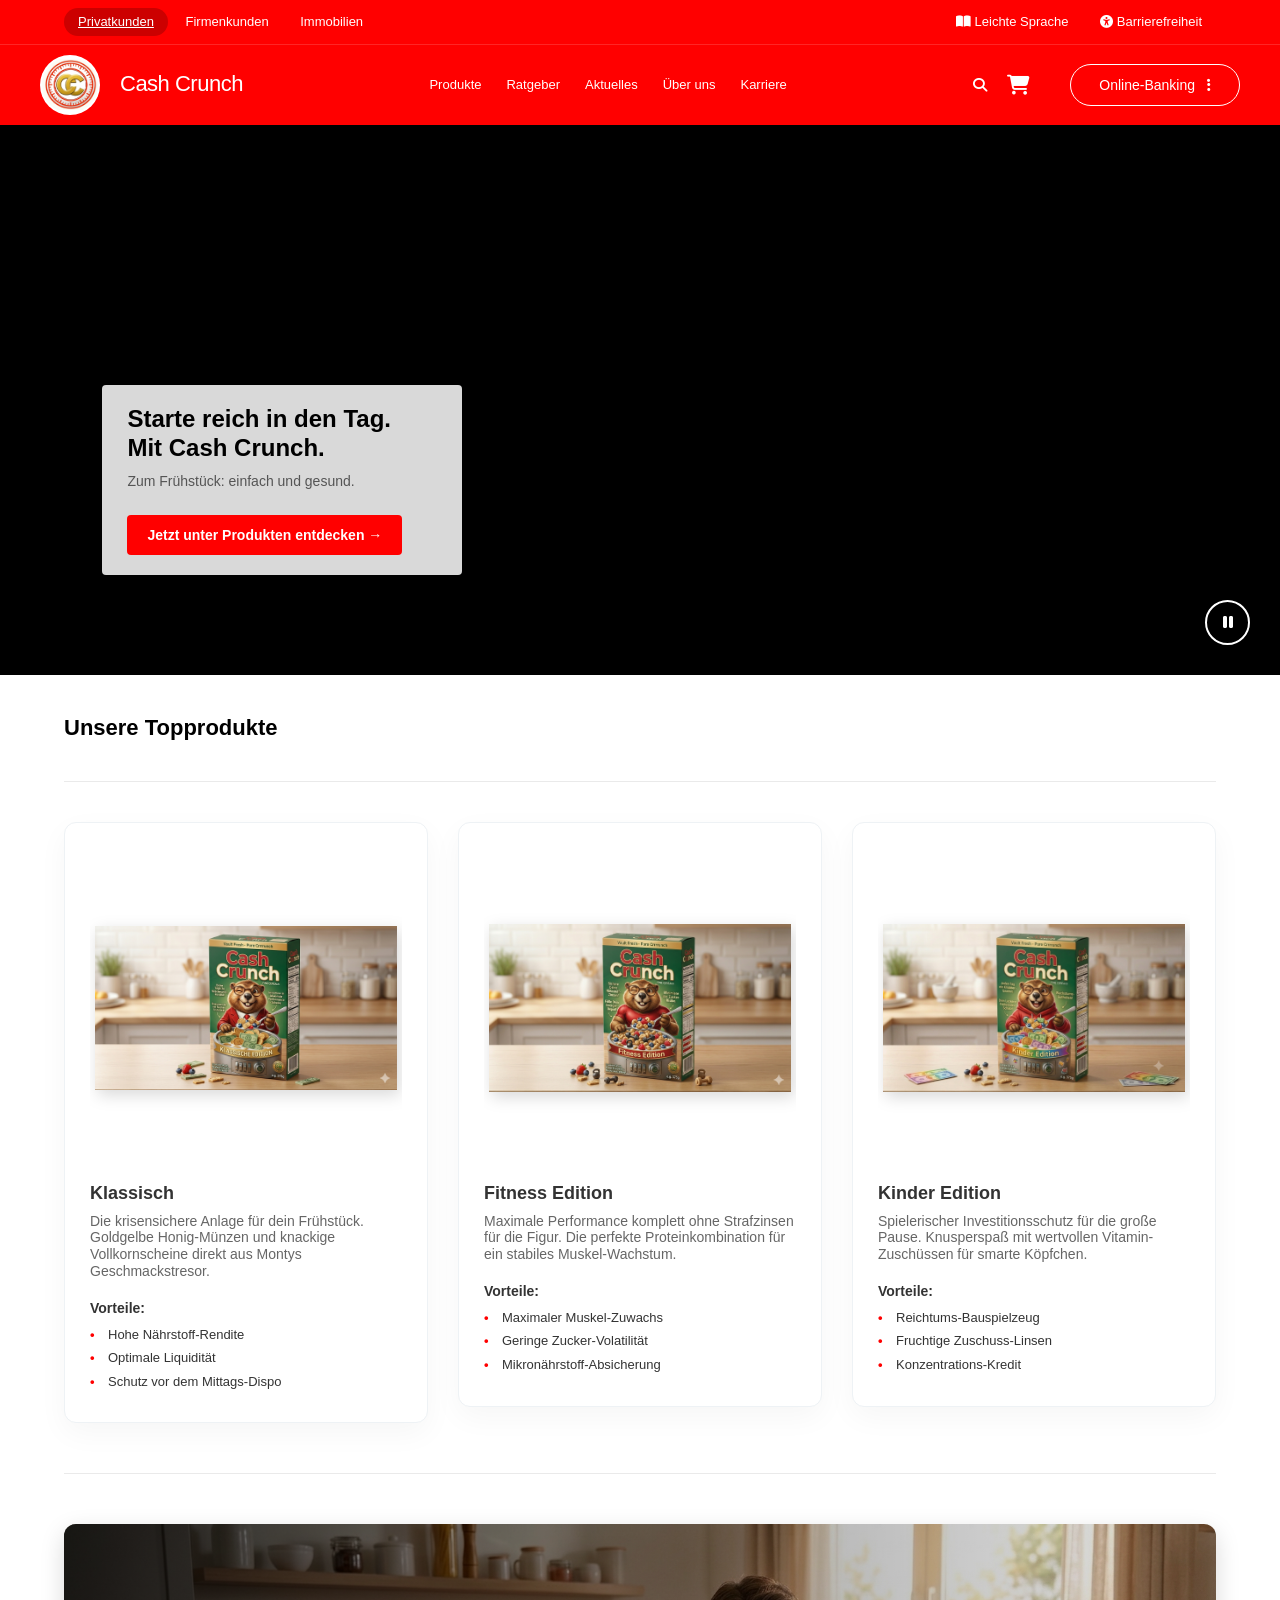
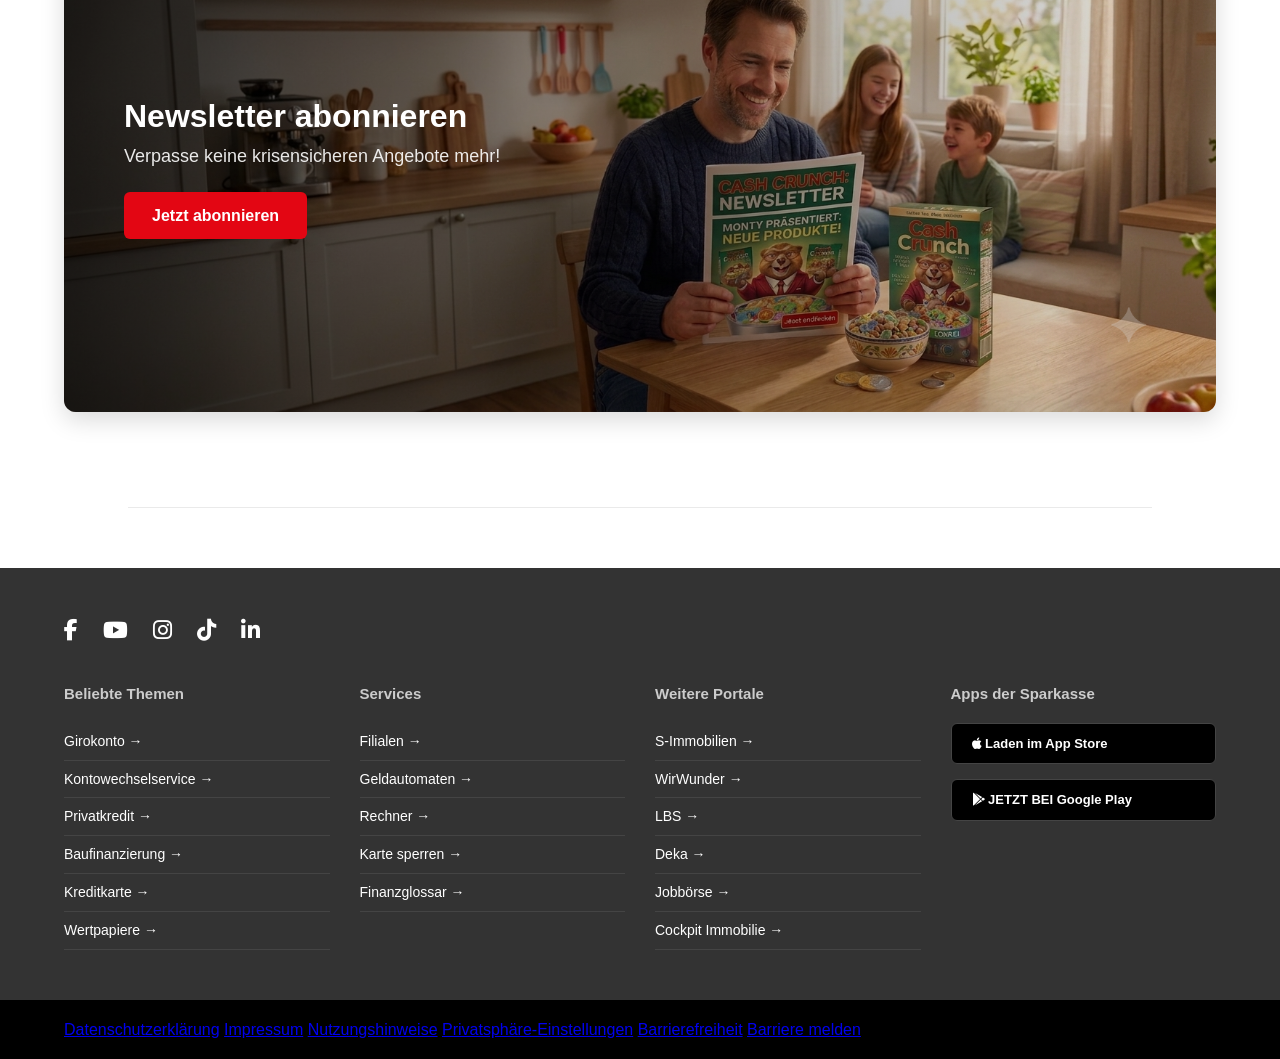
==== commit 1f345c51: "Fertig" ====
--- a/index.html
+++ b/index.html
@@ -58,6 +58,12 @@
 
         <div class="mobile-menu-overlay" id="mobileMenuOverlay">
             <nav class="mobile-nav-links">
+                <a href="#" class="active-pill">Privatkunden</a>
+                <a href="#">Firmenkunden</a>
+                <a href="#">Immobilien</a>
+                
+                <hr class="mobile-menu-divider" style="border: none; border-top: 1px solid rgba(255, 255, 255, 0.2); margin: 15px 0; width: 100%;">
+                
                 <a href="#">Produkte</a>
                 <a href="#">Ratgeber</a>
                 <a href="#">Aktuelles</a>
@@ -69,12 +75,21 @@
         </div>
     </header>
 
-    <section class="hero-section">
-        <div class="hero-card">
+    <section class="video-hero-teaser">
+        <video autoplay muted loop playsinline id="hero-video">
+            <source src="Bilder/Startseite.mp4" type="video/mp4">
+            Ihr Browser unterstützt das Video-Tag nicht.
+        </video>
+
+        <div class="hero-card" style="position: relative; z-index: 2;">
             <h1>Starte reich in den Tag. <br>Mit Cash Crunch.</h1>
             <p>Zum Frühstück: einfach und gesund.</p>
             <button class="btn-red" id="hero-btn">Jetzt unter Produkten entdecken &rarr;</button>
         </div>
+
+        <button class="video-control-btn" id="video-toggle-btn" aria-label="Video pausieren">
+            <i class="fa-solid fa-pause"></i>
+        </button>
     </section>
 
     <main class="content-container">
--- a/style.css
+++ b/style.css
@@ -3,10 +3,10 @@
    ========================================================================== */
 
    html {
-    scroll-behavior: smooth; /* Aktiviert das flüssige, animierte Scrollen */
+    scroll-behavior: smooth; 
     width: 100%;
     max-width: 100%;
-    overflow-x: hidden; /* Verhindert globalen horizontalen Overflow */
+    overflow-x: hidden; 
 }
 
 * {
@@ -38,7 +38,7 @@
     color: #ffffff;
     width: 100%;
     display: block;
-    position: relative; /* Basis für absolute Positionierungen */
+    position: relative; 
 }
 
 /* Oberer Header-Streifen */
@@ -46,7 +46,7 @@
     display: flex;
     justify-content: space-between;
     align-items: center;
-    padding: 10px 5%;
+    padding: 8px 5%;
     border-bottom: 1px solid rgba(255, 255, 255, 0.15);
     font-size: 13px;
 }
@@ -73,7 +73,7 @@
     flex-wrap: nowrap !important;      
     align-items: center !important;
     justify-content: space-between !important;
-    padding: 15px 40px; 
+    padding: 10px 40px; 
     background-color: #ff0000; 
     max-width: 1400px;  
     margin: 0 auto;     
@@ -179,12 +179,12 @@
     color: #ff0000;
 }
 
-/* Burger-Button (Standardmäßig auf Desktop versteckt) */
+
 .burger-menu-btn {
     display: none;
 }
 
-/* Mobiles Overlay standardmäßig im Desktop ausblenden */
+
 .mobile-menu-overlay {
     display: none;
 }
@@ -201,12 +201,17 @@
 }
 
 .hero-card {
-    background-color: #ffffff;
-    padding: 30px;
-    width: 100%;
-    max-width: 420px;
-    box-shadow: 0 4px 10px rgba(0,0,0,0.1);
+    background-color: rgba(255, 255, 255, 0.85) !important;
+    backdrop-filter: blur(0px); 
+    padding: 20px 25px;         
+    width: 100%;
+    max-width: 360px;           
+    box-shadow: 0 4px 15px rgba(0,0,0,0.12);
     border-radius: 4px;
+    position: relative;
+    z-index: 2;
+    margin-left: 8%;            
+    margin-bottom: 100px;        
 }
 
 .hero-card h1 {
@@ -240,12 +245,15 @@
 
 .video-hero-teaser {
     width: 100%;
-    height: 750px; 
+    height: 550px; 
     background-color: #000000;
     position: relative;
     display: flex;
-    align-items: center;
-    justify-content: center;
+    
+
+    align-items: flex-end;       
+    justify-content: flex-start;
+    
     overflow: hidden;
     flex-shrink: 0; 
 }
@@ -257,6 +265,7 @@
     width: 100%;
     height: 100%;
     object-fit: cover; 
+    z-index: 1;
 }
 
 /* ==========================================================================
@@ -343,23 +352,23 @@
    ========================================================================== */
    .product-image-placeholder {
     width: 100%;
-    height: auto;                     /* Hebt die harte 280px Begrenzung auf */
-    min-height: 320px;                /* Sorgt für eine einheitliche Mindesthöhe im Grid */
-    background-color: transparent;    /* Killt den grauen Kasten-Hintergrund */
-    border: none;                     /* Entfernt den grauen Rahmen um das Bild */
+    height: auto;                     
+    min-height: 320px;                
+    background-color: transparent;    
+    border: none;                     
     border-radius: 0;
     display: flex;
     align-items: center;
     justify-content: center;
-    padding: 5px;                     /* Weniger Abstand = Mehr Platz für das Bild */
+    padding: 5px;                     
     overflow: hidden;
 }
 
 .product-grid-img {
-    width: 100%;                      /* Zwingt das Bild, den Platz voll auszunutzen */
+    width: 100%;                      
     max-width: 100%;
-    height: auto;                     /* Verhindert Verzerrungen */
-    max-height: 340px;                /* Macht das Bild optisch deutlich größer als vorher */
+    height: auto;                     
+    max-height: 340px;                
     object-fit: contain; 
     filter: drop-shadow(3px 5px 8px rgba(0,0,0,0.15)); 
     transition: transform 0.2s ease;
@@ -455,47 +464,48 @@
     margin-bottom: 10px;
 }
 
-/* Das Grid ordnet Titel und Kauf-Box sauber in der rechten Spalte an */
+
 .product-main-info {
     display: grid !important;
     grid-template-columns: 1fr 1fr !important;
     grid-template-areas: 
         "image title"
         "image purchase" !important;
-    gap: 40px !important;
+    gap: 25px !important;       
     align-items: start !important;
-    margin-bottom: 80px !important; 
+    margin-top: 0px !important; 
+    margin-bottom: 50px !important; 
     width: 100% !important;
 }
 
-/* Die neue Überschrift wird der oberen rechten Spalte zugewiesen */
+
 .product-main-title {
     grid-area: title;
     font-size: 28px;
     font-weight: bold;
     color: #000;
-    margin-top: 60px;
-    margin-bottom: -6   0px; /* Verringert den Abstand zur darunterliegenden Kauf-Box */
+    margin-top: 30px;         
+    margin-bottom: 0px;       
     line-height: 1.2;
 }
 
-/* Das Bild bleibt fest in der linken Spalte verankert */
+
 .detail-image-box {
     grid-area: image;
     position: relative; 
-    background: transparent !important; /* Entfernt die graue Box überall */
+    background: transparent !important; 
     height: 450px; 
     display: flex;
     justify-content: center;
     align-items: center;
-    border-radius: 0;                   /* Kein abgerundeter Rahmen mehr nötig */
-    border: none !important;            /* Entfernt die dünne graue Außenlinie */
-    box-shadow: none !important;        /* Entfernt den Schatten der Box */
+    border-radius: 0;                   
+    border: none !important;            
+    box-shadow: none !important;        
     padding: 20px;
     overflow: hidden;
 }
 
-/* Die Kaufbox mit Beschreibungen und Buttons zieht in die untere rechte Spalte */
+
 .purchase-box {
     grid-area: purchase;
     display: flex;
@@ -582,7 +592,7 @@
     transform: scale(1.2);
 }
 
-/* Kauf-Box Detail-Stylings */
+
 .purchase-box .stars { color: #ff0000; font-size: 18px; margin-bottom: 15px; }
 .purchase-box .price { font-size: 22px; font-weight: bold; margin-bottom: 20px; }
 .purchase-box .price-sub { font-size: 12px; color: #666; font-weight: normal; }
@@ -822,7 +832,7 @@
     transition: opacity 0.2s;
 }
 
-/* Umbau auf Flexbox zur Vermeidung von table-collapse Overflows */
+
 .footer-links-grid {
     display: flex;
     justify-content: space-between;
@@ -873,7 +883,7 @@
 
 .footer-bottom {
     background-color: #000000; 
-    margin: 50px -5.6% 0 -5.6%; /* Korrigierter Einzug passend zum neuen Padding */
+    margin: 50px -5.6% 0 -5.6%; 
     padding: 20px 5.6%;
 }
 
@@ -980,6 +990,14 @@
     width: 100%;
 }
 
+body.no-scroll {
+    overflow: hidden !important;
+}
+
+.mobile-only-img {
+    display: none;
+}
+
 /* ==========================================================================
    10. COMPLETE RESPONSIVE FIX (Header, Charts, Kaufbereich & Footer)
    ========================================================================== */
@@ -1032,7 +1050,7 @@
         object-fit: contain !important;
     }
 
-    /* Blendet den Namen "Cash Crunch" im Header komplett aus */
+    
     .brand-name {
         display: none !important;
     }
@@ -1041,7 +1059,7 @@
         display: none !important;
     }
 
-    /* Rechte Aktionsbox: Perfekte Abstände für Suche, Warenkorb und Burger-Icon */
+    
     .header-actions {
         display: flex !important;
         flex-direction: row !important;
@@ -1057,7 +1075,7 @@
         color: #ffffff !important;
     }
 
-    /* Komplettes Ausblenden des Online-Banking-Buttons im Header */
+    
     .banking-btn-rounded {
         display: none !important;
     }
@@ -1069,7 +1087,7 @@
         padding: 2px 5px !important;
     }
 
-    /* Burger Menü Button wird rechts bündig fixiert */
+    
     .burger-menu-btn {
         display: flex !important; 
         flex-direction: column !important;
@@ -1222,92 +1240,57 @@
         text-align: center !important; 
     }
 
-    /* --- 8. KAUFBEREICH & PRODUKT-INFO FIX (Stapelung & Reihenfolge) --- */
-    .product-main-info {
-        display: flex !important;
-        flex-direction: column !important; 
-        grid-template-areas: none !important; 
-        grid-template-columns: none !important;
-        width: 100% !important;
-        max-width: 100% !important;
-        gap: 15px !important;
-        height: auto !important;
-        box-sizing: border-box !important;
-    }
-
-    /* Mobil: 1. Der Titel steht ganz oben */
-    .product-main-title {
-        order: 1 !important;
-        font-size: 26px !important;
-        margin-top: 10px !important;
-        margin-bottom: 15px !important;
-        text-align: left !important;
-        width: 100% !important;
-    }
-
-    /* Mobil: 2. Das Bild folgt direkt darunter */
-    .detail-image-box {
-        width: 100% !important;
-        max-width: 100% !important;
-        height: auto !important; /* Killt die 450px aus dem Desktop-CSS */
-        min-height: unset !important;
-        flex: none !important;
-        box-sizing: border-box !important;
-        text-align: center !important;
-        padding: 0px !important;
-        order: 2 !important; 
-        margin-bottom: 15px !important;
-        background: transparent !important;
-        border: none !important;
-        box-shadow: none !important;
-    }
-
-    .detail-image-box .carousel-slides {
-        height: auto !important;
-    }
-
-    .detail-image-box img.carousel-slide {
-        width: 100% !important;
-        max-width: 100% !important;
-        height: auto !important;
-        max-height: 380px !important; 
-        object-fit: contain !important;
-        margin: 0 auto !important;
-    }
-
-    /* Mobil: 3. Beschreibung, Preis und Buttons rutschen unter das Bild */
-    .purchase-box {
-        display: flex !important;
-        flex-direction: column !important;
-        width: 100% !important;
-        max-width: 100% !important;
-        flex: none !important;
-        padding: 0 !important;
-        box-sizing: border-box !important;
-        order: 3 !important; 
-    }
-
-    .purchase-box p {
-        font-size: 14px !important;
-        line-height: 1.5 !important;
-        margin-bottom: 15px !important;
-    }
-
-    .purchase-box .stars {
-        margin-bottom: 15px !important;
-    }
-
-    .purchase-box .price {
-        font-size: 22px !important;
-        font-weight: bold !important;
-        margin-bottom: 20px !important;
-    }
-
-    .purchase-box .btn, .purchase-box .btn-red, .purchase-box button, .purchase-box input, .purchase-box .buy-actions, .purchase-box .dropdown-select {
-        width: 100% !important;
-        max-width: 100% !important;
-        box-sizing: border-box !important;
-    }
+   /* --- 8. KAUFBEREICH & PRODUKT-INFO FIX (Stapelung & Reihenfolge) --- */
+   .product-main-info {
+    display: flex !important;
+    flex-direction: column !important; 
+    grid-template-areas: none !important; 
+    grid-template-columns: none !important;
+    width: 100% !important;
+    max-width: 100% !important;
+    gap: 15px !important;
+    height: auto !important;
+    box-sizing: border-box !important;
+}
+
+/* 1. Der Titel soll ganz oben stehen */
+.product-main-title {
+    order: 1 !important; /* Erste Position */
+    font-size: 26px !important;
+    margin-top: 10px !important;
+    margin-bottom: 5px !important;
+    text-align: left !important;
+    width: 100% !important;
+}
+
+/* 2. Das Bild kommt direkt unter den Titel */
+.detail-image-box {
+    order: 2 !important; /* Zweite Position */
+    width: 100% !important;
+    max-width: 100% !important;
+    height: auto !important; 
+    min-height: unset !important;
+    flex: none !important;
+    box-sizing: border-box !important;
+    text-align: center !important;
+    padding: 0px !important;
+    margin-bottom: 15px !important;
+    background: transparent !important;
+    border: none !important;
+    box-shadow: none !important;
+}
+
+/* 3. Die Kaufbox mit Preis, Sternen und Button kommt darunter */
+.purchase-box {
+    order: 3 !important; /* Dritte Position - wandert nach unten! */
+    display: flex !important;
+    flex-direction: column !important;
+    width: 100% !important;
+    max-width: 100% !important;
+    flex: none !important;
+    padding: 0 !important;
+    box-sizing: border-box !important;
+}
 
     /* --- 9. TEXTE & PRODUKTINFORMATIONEN --- */
     .info-text-section {
@@ -1329,17 +1312,21 @@
         line-height: 1.4 !important; 
     }
 
-    /* FIX: Zwingt das mittlere Werbebanner in die Knie ohne Verzerrung */
-    img.product-middle-image {
+    
+    .desktop-only-img {
+        display: none !important;
+    }
+
+    img.product-middle-image.mobile-only-img {
         display: block !important;
-        width: calc(100% + 30px) !important; /* Holt sich die 15px Padding links und rechts zurück */
+        width: calc(100% + 30px) !important; 
         max-width: calc(100% + 30px) !important;
-        height: auto !important; /* Verhindert das Quetschen der Höhe */
+        height: auto !important; 
         min-height: unset !important;
         max-height: unset !important;
-        margin-left: -15px !important; /* Schiebt das Bild exakt an den linken Displayrand */
-        margin-right: -15px !important; /* Schiebt das Bild exakt an den rechten Displayrand */
-        object-fit: contain !important; /* Behält das Seitenverhältnis unter allen Umständen bei */
+        margin-left: -15px !important; 
+        margin-right: -15px !important; 
+        object-fit: cover !important; 
         border-radius: 0px !important; 
         box-shadow: none !important;
         border: none !important;
@@ -1379,6 +1366,7 @@
         padding: 30px 20px;
         box-sizing: border-box;
         display: block !important; 
+        overflow-y: auto !important;
     }
 
     .mobile-menu-overlay.is-active {
@@ -1395,12 +1383,30 @@
     .mobile-nav-links a {
         color: #ffffff;
         text-decoration: none;
-        font-size: 20px;
+        font-size: 24px; 
         font-weight: 500;
         width: 100%;
         text-align: center;
-        padding: 10px 0;
-        border-bottom: 1px solid rgba(255, 255, 255, 0.1);
+        padding: 12px 0;
+        border-bottom: 1px solid rgba(255, 255, 255, 0.2);
+    }
+
+    
+    .mobile-nav-links .active-pill {
+        background-color: #ffffff !important;
+        color: #ff0000 !important;
+        border-radius: 50px;
+        width: auto !important;
+        padding: 8px 25px !important;
+        border-bottom: none !important;
+    }
+
+    
+    .mobile-menu-divider {
+        border: none !important;
+        border-top: 1px solid rgba(255, 255, 255, 0.3) !important;
+        margin: 10px 0 !important;
+        width: 80% !important;
     }
 
     .banking-btn-mobile {
@@ -1409,7 +1415,7 @@
         border: none;
         padding: 15px 35px;
         border-radius: 50px;
-        font-size: 16px;
+        font-size: 20px; 
         font-weight: 600;
         cursor: pointer;
         width: 100%;
@@ -1436,7 +1442,7 @@
         transition: all 0.25s ease-in-out; 
     }
 
-    /* --- NUTRI-PERFORMANCE FULL WIDTH FIX --- */
+    
     .nutri-performance-container {
         width: auto !important;
         margin-left: -5.6% !important; 
@@ -1465,7 +1471,7 @@
 
     /* Mobil-Fix für das Produkt-Grid */
     .product-image-placeholder {
-        min-height: unset !important;  /* Mobil brauchen wir keine riesige Mindesthöhe */
+        min-height: unset !important;  
         height: auto !important;
         background-color: transparent !important;
         border: none !important;
@@ -1475,6 +1481,32 @@
     .product-grid-img {
         width: 100% !important;
         height: auto !important;
-        max-height: 260px !important;  /* Perfekte, harmonische Größe für mobile Displays */
-    }
-}+        max-height: 260px !important;  
+    }
+
+    /* Verwandelt die weiße Card in einen unsichtbaren Container */
+    .hero-card {
+        background-color: transparent !important;
+        background: none !important;
+        box-shadow: none !important;
+        backdrop-filter: none !important;
+        padding: 0 !important;
+        margin: 0 !important;
+        max-width: 90% !important;
+        text-align: center;
+        display: flex;
+        justify-content: center;
+    }
+
+    /* Versteckt die Texte (H1 und P) radikal nur auf dem Smartphone */
+    .hero-card h1, 
+    .hero-card p {
+        display: none !important;
+    }
+
+    /* Macht den roten Button knackig, kompakt und zentriert ihn */
+    .hero-card .btn-red {
+      
+        display:none !important;
+    }
+}
